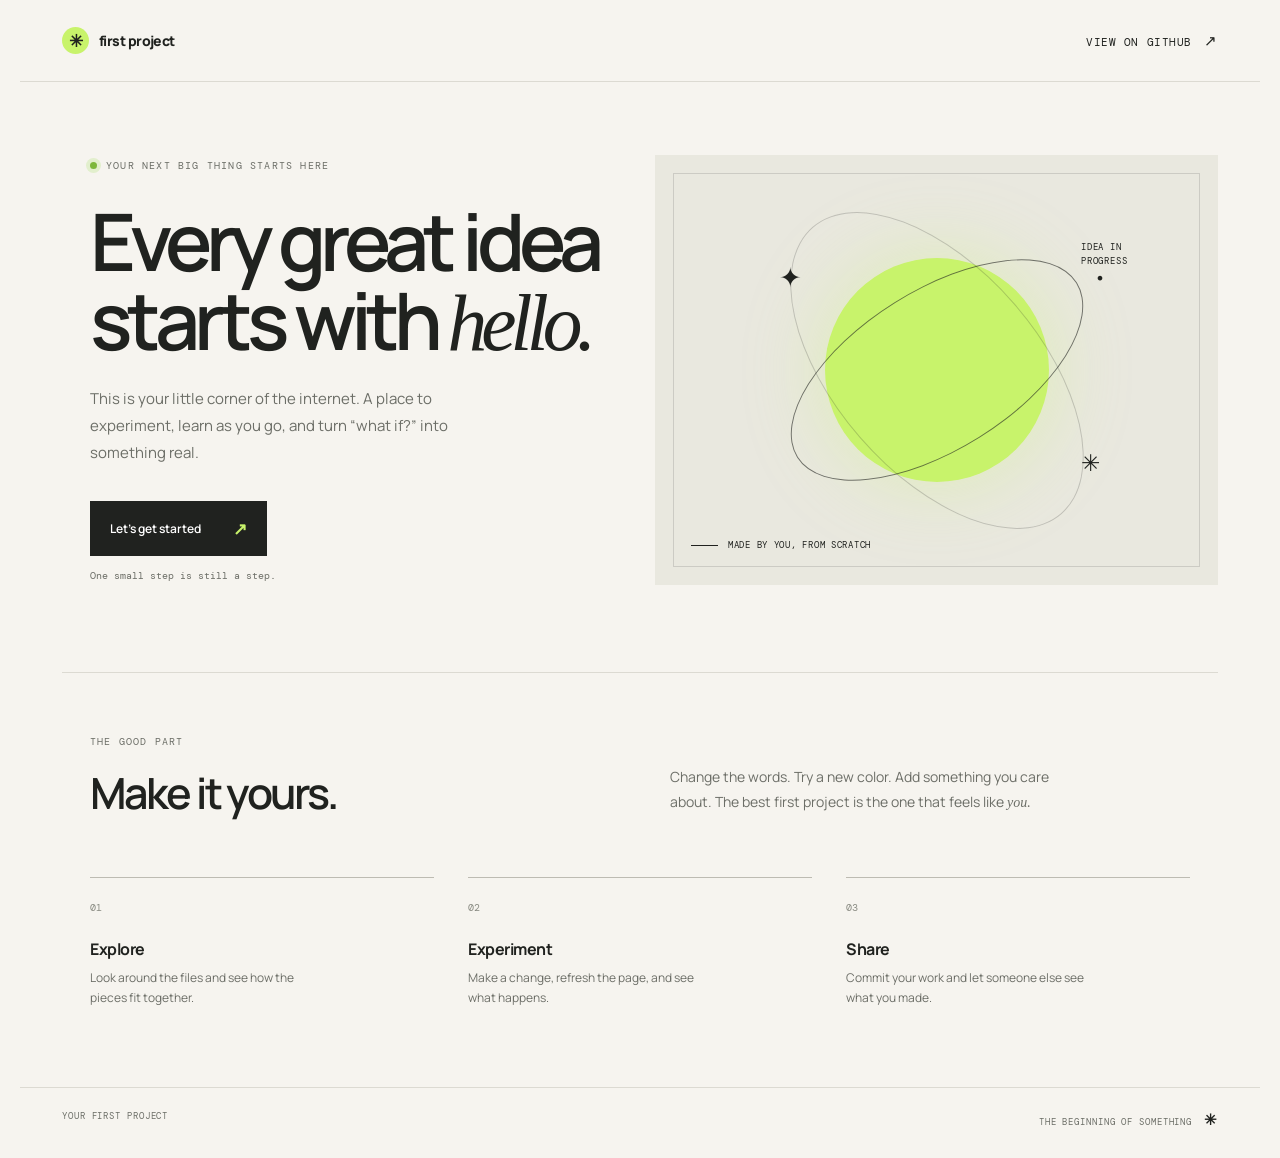
==== index.html @ 5734c91b "1 commit" ====
<!doctype html>
<html lang="en">
  <head>
    <meta charset="utf-8" />
    <meta name="viewport" content="width=device-width, initial-scale=1" />
    <meta name="theme-color" content="#f6f4ef" />
    <meta name="description" content="A small, friendly starting point for your first project on GitHub." />
    <title>First Project — A fresh start</title>
    <link rel="preconnect" href="https://fonts.googleapis.com" />
    <link rel="preconnect" href="https://fonts.gstatic.com" crossorigin />
    <link href="https://fonts.googleapis.com/css2?family=DM+Mono:wght@400;500&family=Manrope:wght@400;500;600;700;800&display=swap" rel="stylesheet" />
    <link rel="stylesheet" href="styles.css" />
  </head>
  <body>
    <header class="topbar">
      <a class="brand" href="#top" aria-label="First Project home"><span class="brand-mark">✳</span> first project</a>
      <a class="github-link" href="https://github.com" target="_blank" rel="noreferrer">View on GitHub <span aria-hidden="true">↗</span></a>
    </header>

    <main id="top">
      <section class="hero" aria-labelledby="hero-title">
        <div class="hero-copy">
          <p class="eyebrow"><span class="status-dot"></span> YOUR NEXT BIG THING STARTS HERE</p>
          <h1 id="hero-title">Every great idea<br />starts with <em>hello.</em></h1>
          <p class="intro">This is your little corner of the internet. A place to experiment, learn as you go, and turn “what if?” into something real.</p>
          <button class="start-button" id="start-button" type="button">Let’s get started <span aria-hidden="true">↗</span></button>
          <p class="hint" id="button-hint" aria-live="polite">One small step is still a step.</p>
        </div>
        <div class="art" aria-label="Abstract illustration of a bright new idea" role="img">
          <div class="sun"></div>
          <div class="orbit orbit-one"></div>
          <div class="orbit orbit-two"></div>
          <div class="spark spark-one">✦</div>
          <div class="spark spark-two">✳</div>
          <div class="spark spark-three">·</div>
          <div class="orbit-label">IDEA IN<br />PROGRESS</div>
          <div class="art-caption"><span class="caption-line"></span> MADE BY YOU, FROM SCRATCH</div>
        </div>
      </section>

      <section class="next-section" id="next" aria-labelledby="next-title">
        <div>
          <p class="eyebrow">THE GOOD PART</p>
          <h2 id="next-title">Make it yours.</h2>
        </div>
        <p class="next-copy">Change the words. Try a new color. Add something you care about. The best first project is the one that feels like <em>you.</em></p>
        <div class="steps" aria-label="Three ways to begin">
          <article class="step"><span class="step-number">01</span><h3>Explore</h3><p>Look around the files and see how the pieces fit together.</p></article>
          <article class="step"><span class="step-number">02</span><h3>Experiment</h3><p>Make a change, refresh the page, and see what happens.</p></article>
          <article class="step"><span class="step-number">03</span><h3>Share</h3><p>Commit your work and let someone else see what you made.</p></article>
        </div>
      </section>
    </main>

    <footer><span>YOUR FIRST PROJECT</span><span>THE BEGINNING OF SOMETHING <b>✳</b></span></footer>
    <script src="script.js"></script>
  </body>
</html>
---- styles.css ----
:root {
  color-scheme: light;
  --paper: #f6f4ef;
  --ink: #20221f;
  --muted: #6c6e67;
  --green: #c8f36b;
  --line: #dcdad2;
  font-family: "Manrope", sans-serif;
}

* { box-sizing: border-box; }
html { scroll-behavior: smooth; }
body { margin: 0; background: var(--paper); color: var(--ink); }
a { color: inherit; text-decoration: none; }
.topbar { height: 82px; display: flex; align-items: center; justify-content: space-between; max-width: 1240px; padding: 0 42px; margin: auto; border-bottom: 1px solid var(--line); }
.brand { display: inline-flex; align-items: center; gap: 10px; font-size: 14px; font-weight: 800; letter-spacing: -.04em; }
.brand-mark { display: grid; place-items: center; width: 27px; height: 27px; border-radius: 50%; background: var(--green); font-size: 17px; }
.github-link { font-family: "DM Mono", monospace; font-size: 11px; text-transform: uppercase; letter-spacing: .05em; }
.github-link span { font-size: 15px; margin-left: 5px; }
main { max-width: 1240px; margin: auto; padding: 0 42px; }
.hero { display: grid; grid-template-columns: 1fr 1fr; min-height: 590px; align-items: center; gap: 30px; padding: 48px 0 62px; }
.hero-copy { padding: 5px 0 0 28px; }
.eyebrow { display: flex; align-items: center; gap: 9px; font-family: "DM Mono", monospace; font-size: 10px; letter-spacing: .12em; color: var(--muted); }
.status-dot { width: 7px; height: 7px; border-radius: 50%; background: #7db73b; box-shadow: 0 0 0 4px #e2efcd; }
h1 { margin: 30px 0 22px; font-size: clamp(50px, 6.2vw, 80px); line-height: .99; letter-spacing: -.075em; font-weight: 600; }
h1 em, .next-copy em { font-family: Georgia, serif; font-weight: 400; }
.intro { color: var(--muted); font-size: 15px; line-height: 1.8; max-width: 410px; }
.start-button { display: inline-flex; align-items: center; gap: 32px; border: 0; margin-top: 20px; padding: 16px 20px; background: var(--ink); color: white; font: 600 12px "Manrope", sans-serif; cursor: pointer; transition: transform .2s, background .2s; }
.start-button:hover { background: #3b4431; transform: translateY(-2px); }
.start-button span { color: var(--green); font-size: 17px; }
.hint { min-height: 17px; margin-top: 13px; color: var(--muted); font: 10px "DM Mono", monospace; }
.art { position: relative; height: 430px; overflow: hidden; background: #e9e8df; display: grid; place-items: center; }
.art::before { content: ""; position: absolute; inset: 18px; border: 1px solid rgba(32,34,31,.14); }
.sun { position: absolute; width: 224px; height: 224px; border-radius: 50%; background: var(--green); box-shadow: 0 0 80px rgba(200,243,107,.35); }
.orbit { position: absolute; width: 330px; height: 160px; border: 1px solid rgba(32,34,31,.6); border-radius: 50%; transform: rotate(-32deg); }
.orbit-two { width: 380px; height: 205px; transform: rotate(49deg); border-color: rgba(32,34,31,.2); }
.spark { position: absolute; z-index: 1; color: var(--ink); }
.spark-one { left: 22%; top: 24%; font-size: 27px; }
.spark-two { right: 21%; bottom: 25%; font-size: 23px; }
.spark-three { right: 20%; top: 21%; font-size: 44px; }
.orbit-label { position: absolute; top: 20%; right: 16%; font: 9px/1.5 "DM Mono", monospace; letter-spacing: .1em; }
.art-caption { position: absolute; bottom: 34px; left: 36px; display: flex; align-items: center; gap: 10px; font: 9px "DM Mono", monospace; letter-spacing: .08em; }
.caption-line { display: inline-block; height: 1px; width: 27px; background: var(--ink); }
.next-section { border-top: 1px solid var(--line); padding: 62px 28px 78px; display: grid; grid-template-columns: 1fr 1fr; column-gap: 60px; }
.next-section .eyebrow { margin: 0 0 15px; }
h2 { font-size: 43px; letter-spacing: -.06em; margin: 0; font-weight: 600; }
.next-copy { color: var(--muted); line-height: 1.8; font-size: 14px; max-width: 390px; margin: 29px 0 0; }
.steps { grid-column: 1 / -1; display: grid; grid-template-columns: repeat(3, 1fr); gap: 34px; margin-top: 55px; }
.step { border-top: 1px solid #bdbbb2; padding-top: 16px; }
.step-number { color: #888a81; font: 10px "DM Mono", monospace; }
.step h3 { margin: 22px 0 8px; font-size: 16px; letter-spacing: -.03em; }
.step p { color: var(--muted); font-size: 12px; line-height: 1.7; margin: 0; max-width: 240px; }
footer { max-width: 1240px; margin: auto; padding: 22px 42px 28px; display: flex; justify-content: space-between; border-top: 1px solid var(--line); color: var(--muted); font: 9px "DM Mono", monospace; letter-spacing: .1em; }
footer b { color: var(--ink); font-size: 15px; margin-left: 6px; }
@media (max-width: 760px) {
  .topbar { height: 68px; padding: 0 22px; }
  main { padding: 0 22px; }
  .hero { grid-template-columns: 1fr; padding: 54px 0 44px; gap: 32px; }
  .hero-copy { padding: 0; }
  h1 { font-size: clamp(52px, 13vw, 76px); }
  .art { height: 340px; }
  .next-section { grid-template-columns: 1fr; padding: 45px 0 56px; }
  .next-copy { margin-top: 20px; }
  .steps { grid-template-columns: 1fr; gap: 25px; margin-top: 38px; }
  .step { display: grid; grid-template-columns: 45px 1fr; column-gap: 10px; }
  .step-number { grid-row: span 2; padding-top: 5px; }
  .step h3 { margin: 0 0 5px; }
  .step p { grid-column: 2; }
  footer { padding: 20px 22px 24px; font-size: 8px; }
}
@media (prefers-reduced-motion: reduce) { html { scroll-behavior: auto; } *, *::before, *::after { transition-duration: .01ms !important; } }
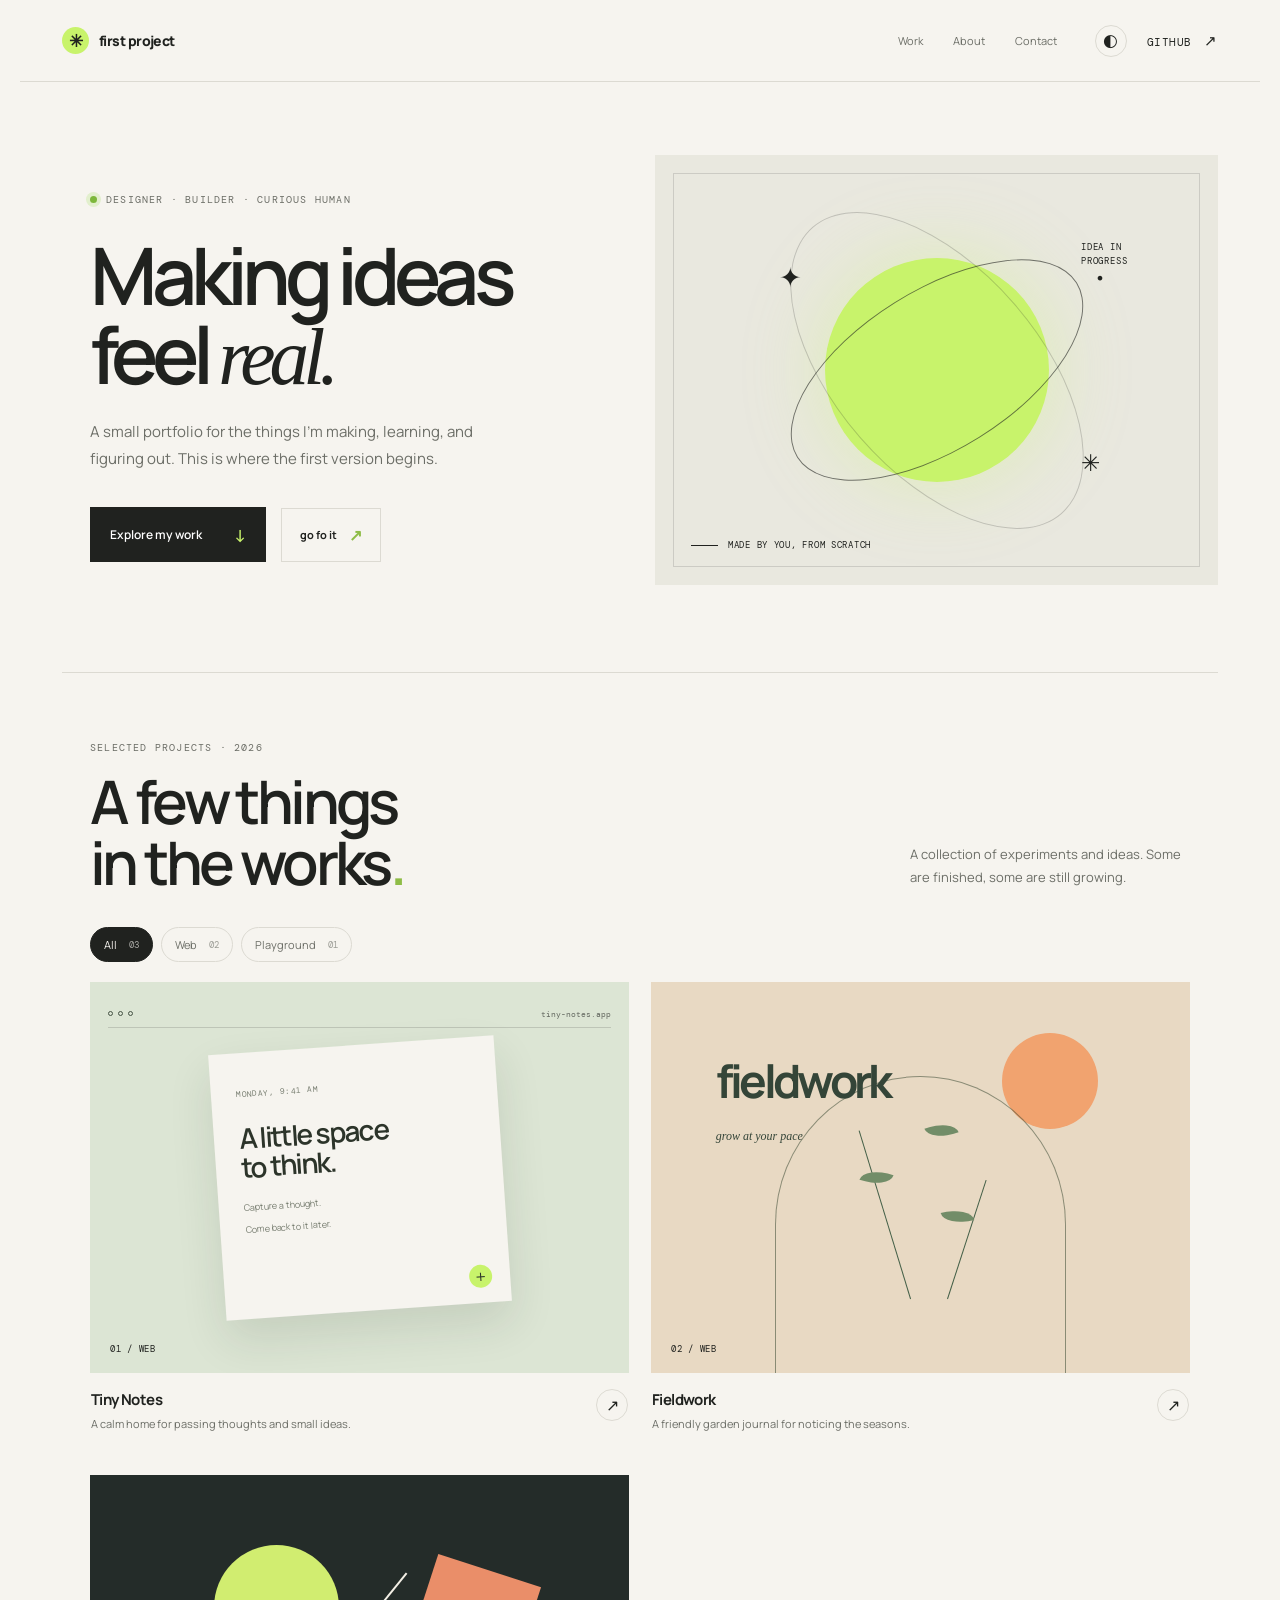
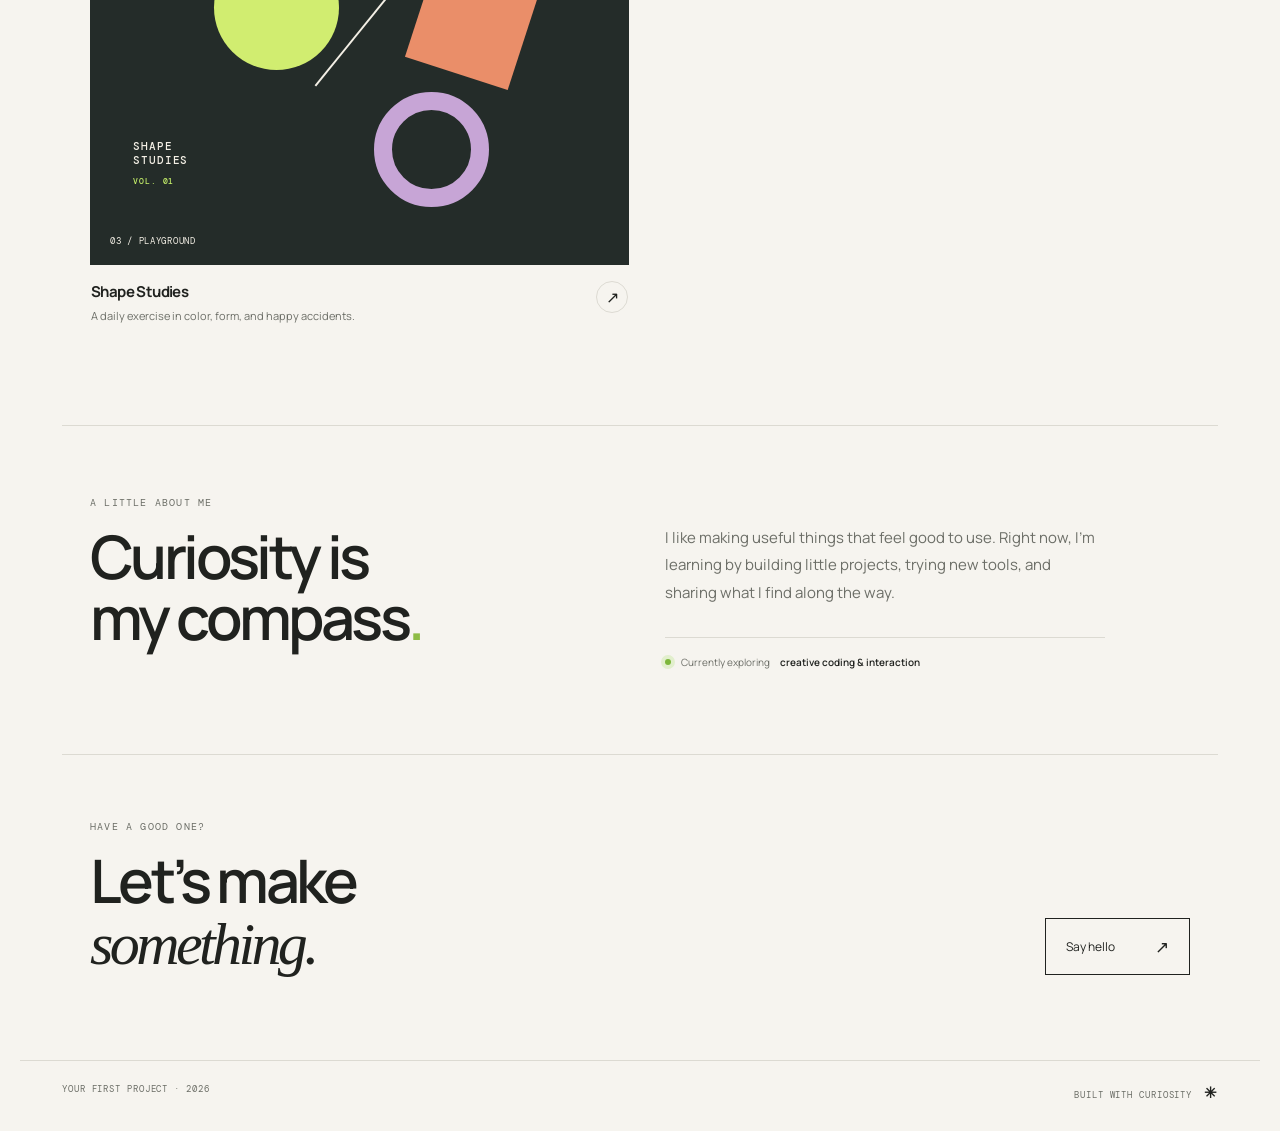
==== commit fee2714d: "added button" ====
--- a/index.html
+++ b/index.html
@@ -4,8 +4,8 @@
     <meta charset="utf-8" />
     <meta name="viewport" content="width=device-width, initial-scale=1" />
     <meta name="theme-color" content="#f6f4ef" />
-    <meta name="description" content="A small, friendly starting point for your first project on GitHub." />
-    <title>First Project — A fresh start</title>
+    <meta name="description" content="A personal portfolio starter for projects, experiments, and ideas in progress." />
+    <title>First Project — Portfolio starter</title>
     <link rel="preconnect" href="https://fonts.googleapis.com" />
     <link rel="preconnect" href="https://fonts.gstatic.com" crossorigin />
     <link href="https://fonts.googleapis.com/css2?family=DM+Mono:wght@400;500&family=Manrope:wght@400;500;600;700;800&display=swap" rel="stylesheet" />
@@ -14,17 +14,23 @@
   <body>
     <header class="topbar">
       <a class="brand" href="#top" aria-label="First Project home"><span class="brand-mark">✳</span> first project</a>
-      <a class="github-link" href="https://github.com" target="_blank" rel="noreferrer">View on GitHub <span aria-hidden="true">↗</span></a>
+      <nav class="main-nav" aria-label="Main navigation">
+        <a href="#work">Work</a><a href="#about">About</a><a href="#contact">Contact</a>
+      </nav>
+      <div class="header-actions">
+        <button class="theme-toggle" id="theme-toggle" type="button" aria-label="Switch to dark theme" title="Toggle theme"><span aria-hidden="true">◐</span></button>
+        <a class="github-link" href="https://github.com" target="_blank" rel="noreferrer">GitHub <span aria-hidden="true">↗</span></a>
+      </div>
     </header>
 
     <main id="top">
       <section class="hero" aria-labelledby="hero-title">
         <div class="hero-copy">
-          <p class="eyebrow"><span class="status-dot"></span> YOUR NEXT BIG THING STARTS HERE</p>
-          <h1 id="hero-title">Every great idea<br />starts with <em>hello.</em></h1>
-          <p class="intro">This is your little corner of the internet. A place to experiment, learn as you go, and turn “what if?” into something real.</p>
-          <button class="start-button" id="start-button" type="button">Let’s get started <span aria-hidden="true">↗</span></button>
-          <p class="hint" id="button-hint" aria-live="polite">One small step is still a step.</p>
+          <p class="eyebrow"><span class="status-dot"></span> DESIGNER · BUILDER · CURIOUS HUMAN</p>
+          <h1 id="hero-title">Making ideas<br />feel <em>real.</em></h1>
+          <p class="intro">A small portfolio for the things I’m making, learning, and figuring out. This is where the first version begins.</p>
+          <a class="start-button" href="#work">Explore my work <span aria-hidden="true">↓</span></a>
+          <a class="extra-button" href="button.html">go fo it <span aria-hidden="true">↗</span></a>
         </div>
         <div class="art" aria-label="Abstract illustration of a bright new idea" role="img">
           <div class="sun"></div>
@@ -38,21 +44,44 @@
         </div>
       </section>
 
-      <section class="next-section" id="next" aria-labelledby="next-title">
-        <div>
-          <p class="eyebrow">THE GOOD PART</p>
-          <h2 id="next-title">Make it yours.</h2>
+      <section class="work-section" id="work" aria-labelledby="work-title">
+        <div class="section-heading">
+          <div><p class="eyebrow">SELECTED PROJECTS · 2026</p><h2 id="work-title">A few things<br />in the works<span class="accent-dot">.</span></h2></div>
+          <p class="section-note">A collection of experiments and ideas. Some are finished, some are still growing.</p>
         </div>
-        <p class="next-copy">Change the words. Try a new color. Add something you care about. The best first project is the one that feels like <em>you.</em></p>
-        <div class="steps" aria-label="Three ways to begin">
-          <article class="step"><span class="step-number">01</span><h3>Explore</h3><p>Look around the files and see how the pieces fit together.</p></article>
-          <article class="step"><span class="step-number">02</span><h3>Experiment</h3><p>Make a change, refresh the page, and see what happens.</p></article>
-          <article class="step"><span class="step-number">03</span><h3>Share</h3><p>Commit your work and let someone else see what you made.</p></article>
+        <div class="filters" role="group" aria-label="Filter projects">
+          <button class="filter-button is-active" type="button" data-filter="all" aria-pressed="true">All <span>03</span></button>
+          <button class="filter-button" type="button" data-filter="web" aria-pressed="false">Web <span>02</span></button>
+          <button class="filter-button" type="button" data-filter="playground" aria-pressed="false">Playground <span>01</span></button>
+        </div>
+        <div class="project-grid">
+          <article class="project-card" data-category="web">
+            <a class="project-visual visual-notes" href="#contact" aria-label="Ask me about Tiny Notes"><div class="browser-bar"><i></i><i></i><i></i><span>tiny-notes.app</span></div><div class="note-paper"><span>MONDAY, 9:41 AM</span><b>A little space<br />to think.</b><small>Capture a thought.<br />Come back to it later.</small><div class="note-mark">＋</div></div><span class="visual-index">01 / WEB</span></a>
+            <div class="project-meta"><div><h3>Tiny Notes</h3><p>A calm home for passing thoughts and small ideas.</p></div><a class="arrow-link" href="#contact" aria-label="Ask about Tiny Notes">↗</a></div>
+          </article>
+          <article class="project-card" data-category="web">
+            <a class="project-visual visual-garden" href="#contact" aria-label="Ask me about Fieldwork"><div class="garden-sun"></div><div class="garden-arch"></div><div class="garden-stem stem-a"></div><div class="garden-stem stem-b"></div><div class="garden-leaf leaf-a"></div><div class="garden-leaf leaf-b"></div><div class="garden-leaf leaf-c"></div><span class="garden-title">fieldwork<br /><i>grow at your pace</i></span><span class="visual-index">02 / WEB</span></a>
+            <div class="project-meta"><div><h3>Fieldwork</h3><p>A friendly garden journal for noticing the seasons.</p></div><a class="arrow-link" href="#contact" aria-label="Ask about Fieldwork">↗</a></div>
+          </article>
+          <article class="project-card" data-category="playground">
+            <a class="project-visual visual-shapes" href="#contact" aria-label="Ask me about Shape Studies"><div class="shape shape-circle"></div><div class="shape shape-square"></div><div class="shape shape-ring"></div><div class="shape shape-line"></div><span class="shape-copy">SHAPE<br />STUDIES<br /><small>VOL. 01</small></span><span class="visual-index">03 / PLAYGROUND</span></a>
+            <div class="project-meta"><div><h3>Shape Studies</h3><p>A daily exercise in color, form, and happy accidents.</p></div><a class="arrow-link" href="#contact" aria-label="Ask about Shape Studies">↗</a></div>
+          </article>
         </div>
       </section>
+
+      <section class="about-section" id="about" aria-labelledby="about-title">
+        <div>
+          <p class="eyebrow">A LITTLE ABOUT ME</p>
+          <h2 id="about-title">Curiosity is<br />my compass<span class="accent-dot">.</span></h2>
+        </div>
+        <div class="about-copy"><p>I like making useful things that feel good to use. Right now, I’m learning by building little projects, trying new tools, and sharing what I find along the way.</p><div class="current-focus"><span class="status-dot"></span><span>Currently exploring</span><b>creative coding & interaction</b></div></div>
+      </section>
+
+      <section class="contact-section" id="contact" aria-labelledby="contact-title"><div><p class="eyebrow">HAVE A GOOD ONE?</p><h2 id="contact-title">Let’s make<br /><em>something.</em></h2></div><a class="contact-link" href="mailto:hello@example.com">Say hello <span>↗</span></a></section>
     </main>
 
-    <footer><span>YOUR FIRST PROJECT</span><span>THE BEGINNING OF SOMETHING <b>✳</b></span></footer>
+    <footer><span>YOUR FIRST PROJECT · 2026</span><span>BUILT WITH CURIOSITY <b>✳</b></span></footer>
     <script src="script.js"></script>
   </body>
 </html>
--- a/styles.css
+++ b/styles.css
@@ -8,11 +8,26 @@
   font-family: "Manrope", sans-serif;
 }
 
+:root[data-theme="dark"] {
+  color-scheme: dark;
+  --paper: #191c19;
+  --ink: #f0f0e9;
+  --muted: #a5a79e;
+  --green: #c8f36b;
+  --line: #383b35;
+}
+
 * { box-sizing: border-box; }
 html { scroll-behavior: smooth; }
 body { margin: 0; background: var(--paper); color: var(--ink); }
 a { color: inherit; text-decoration: none; }
 .topbar { height: 82px; display: flex; align-items: center; justify-content: space-between; max-width: 1240px; padding: 0 42px; margin: auto; border-bottom: 1px solid var(--line); }
+.main-nav, .header-actions { display: flex; align-items: center; }
+.main-nav { gap: 30px; margin-left: auto; margin-right: 38px; }
+.main-nav a { font-size: 11px; color: var(--muted); transition: color .2s; }
+.main-nav a:hover { color: var(--ink); }
+.header-actions { gap: 20px; }
+.theme-toggle { width: 32px; height: 32px; border: 1px solid var(--line); border-radius: 50%; background: transparent; color: var(--ink); font-size: 17px; cursor: pointer; }
 .brand { display: inline-flex; align-items: center; gap: 10px; font-size: 14px; font-weight: 800; letter-spacing: -.04em; }
 .brand-mark { display: grid; place-items: center; width: 27px; height: 27px; border-radius: 50%; background: var(--green); font-size: 17px; }
 .github-link { font-family: "DM Mono", monospace; font-size: 11px; text-transform: uppercase; letter-spacing: .05em; }
@@ -26,6 +41,10 @@
 h1 em, .next-copy em { font-family: Georgia, serif; font-weight: 400; }
 .intro { color: var(--muted); font-size: 15px; line-height: 1.8; max-width: 410px; }
 .start-button { display: inline-flex; align-items: center; gap: 32px; border: 0; margin-top: 20px; padding: 16px 20px; background: var(--ink); color: white; font: 600 12px "Manrope", sans-serif; cursor: pointer; transition: transform .2s, background .2s; }
+.start-button { text-decoration: none; }
+.extra-button { display: inline-flex; align-items: center; gap: 12px; margin: 20px 0 0 12px; padding: 15px 18px; border: 1px solid var(--line); color: var(--ink); font-size: 11px; font-weight: 700; text-transform: lowercase; transition: background .2s, color .2s, border-color .2s; }
+.extra-button span { color: #8ebc46; font-size: 16px; }
+.extra-button:hover { border-color: var(--ink); background: var(--ink); color: var(--paper); }
 .start-button:hover { background: #3b4431; transform: translateY(-2px); }
 .start-button span { color: var(--green); font-size: 17px; }
 .hint { min-height: 17px; margin-top: 13px; color: var(--muted); font: 10px "DM Mono", monospace; }
@@ -41,6 +60,66 @@
 .orbit-label { position: absolute; top: 20%; right: 16%; font: 9px/1.5 "DM Mono", monospace; letter-spacing: .1em; }
 .art-caption { position: absolute; bottom: 34px; left: 36px; display: flex; align-items: center; gap: 10px; font: 9px "DM Mono", monospace; letter-spacing: .08em; }
 .caption-line { display: inline-block; height: 1px; width: 27px; background: var(--ink); }
+.work-section { padding: 68px 28px 100px; border-top: 1px solid var(--line); }
+.section-heading { display: flex; align-items: end; justify-content: space-between; gap: 30px; }
+.section-heading .eyebrow, .about-section .eyebrow, .contact-section .eyebrow { margin: 0 0 17px; }
+.section-heading h2, .about-section h2, .contact-section h2 { font-size: clamp(40px, 5vw, 60px); line-height: 1.02; }
+.accent-dot { color: #8ebc46; }
+.section-note { max-width: 280px; color: var(--muted); font-size: 13px; line-height: 1.75; margin: 0 0 5px; }
+.filters { display: flex; gap: 8px; margin: 34px 0 20px; }
+.filter-button { display: inline-flex; align-items: center; gap: 12px; border: 1px solid var(--line); border-radius: 99px; padding: 9px 13px; background: transparent; color: var(--muted); font: 11px "Manrope", sans-serif; cursor: pointer; transition: .2s; }
+.filter-button span { font: 9px "DM Mono", monospace; opacity: .65; }
+.filter-button:hover, .filter-button.is-active { color: var(--ink); border-color: var(--ink); }
+.filter-button.is-active { background: var(--ink); color: var(--paper); }
+.project-grid { display: grid; grid-template-columns: repeat(2, minmax(0, 1fr)); gap: 42px 22px; }
+.project-card { min-width: 0; animation: card-in .35s ease both; }
+.project-card[hidden] { display: none; }
+.project-visual { position: relative; display: grid; overflow: hidden; min-height: 300px; aspect-ratio: 1.38; place-items: center; transition: transform .25s; }
+.project-visual:hover { transform: translateY(-3px); }
+.visual-index { position: absolute; left: 20px; bottom: 18px; z-index: 3; font: 9px "DM Mono", monospace; letter-spacing: .08em; }
+.visual-notes { background: #dce5d4; }
+.browser-bar { position: absolute; inset: 18px 18px auto; height: 28px; display: flex; align-items: center; gap: 5px; border-bottom: 1px solid rgba(32,34,31,.16); }
+.browser-bar i { width: 5px; height: 5px; border: 1px solid #465344; border-radius: 50%; }
+.browser-bar span { margin-left: auto; font: 8px "DM Mono", monospace; opacity: .65; }
+.note-paper { position: relative; width: 53%; min-width: 190px; height: 68%; padding: 27px 25px; background: #f6f4ef; box-shadow: 0 20px 45px rgba(37,48,33,.12); transform: rotate(-4deg); color: #2c342a; }
+.note-paper > span { font: 8px "DM Mono", monospace; letter-spacing: .06em; color: #777d70; }
+.note-paper b { display: block; margin: 22px 0 11px; font: 600 28px/1.05 "Manrope", sans-serif; letter-spacing: -.06em; }
+.note-paper small { font-size: 9px; line-height: 1.6; color: #777d70; }
+.note-mark { position: absolute; right: 18px; bottom: 15px; width: 23px; height: 23px; display: grid; place-items: center; border-radius: 50%; background: #c8f36b; }
+.visual-garden { background: #e8d9c3; }
+.garden-sun { position: absolute; width: 96px; height: 96px; right: 17%; top: 13%; border-radius: 50%; background: #f1a36f; }
+.garden-arch { position: absolute; bottom: 0; left: 23%; width: 54%; height: 76%; border: 1px solid rgba(61,76,53,.55); border-bottom: 0; border-radius: 50% 50% 0 0; }
+.garden-stem { position: absolute; bottom: 19%; width: 1px; height: 45%; background: #435f47; transform-origin: bottom; }
+.stem-a { left: 48%; transform: rotate(-17deg); }.stem-b { left: 55%; height: 32%; transform: rotate(18deg); }
+.garden-leaf { position: absolute; width: 31px; height: 15px; border-radius: 100% 0 100% 0; background: #728d68; }
+.leaf-a { left: 39%; top: 48%; transform: rotate(18deg); }.leaf-b { left: 51%; top: 36%; transform: rotate(-20deg) scaleX(-1); }.leaf-c { left: 54%; top: 58%; transform: rotate(-14deg) scaleX(-1); }
+.garden-title { position: absolute; z-index: 2; left: 12%; top: 20%; font: 700 clamp(26px, 4vw, 46px)/.9 "Manrope", sans-serif; letter-spacing: -.08em; color: #344538; }
+.garden-title i { display: inline-block; margin-top: 9px; font: italic 12px Georgia, serif; letter-spacing: 0; }
+.visual-shapes { background: #242c29; color: #f3efe5; }
+.shape { position: absolute; }
+.shape-circle { width: 125px; height: 125px; border-radius: 50%; background: #d1ed70; top: 18%; left: 23%; }
+.shape-square { width: 108px; height: 108px; background: #ea8e69; top: 24%; right: 19%; transform: rotate(18deg); }
+.shape-ring { width: 115px; height: 115px; border-radius: 50%; border: 18px solid #c7a5d6; bottom: 15%; right: 26%; }
+.shape-line { width: 2px; height: 145px; top: 21%; left: 50%; background: #f3efe5; transform: rotate(39deg); }
+.shape-copy { position: absolute; z-index: 2; left: 8%; bottom: 20%; font: 500 11px/1.3 "DM Mono", monospace; letter-spacing: .08em; }
+.shape-copy small { display: inline-block; margin-top: 8px; color: #c8f36b; font-size: 8px; }
+.project-meta { display: flex; justify-content: space-between; align-items: start; padding: 16px 1px 0; }
+.project-meta h3 { margin: 0 0 5px; font-size: 15px; letter-spacing: -.04em; }
+.project-meta p { margin: 0; color: var(--muted); font-size: 11px; line-height: 1.6; }
+.arrow-link { display: grid; place-items: center; width: 32px; height: 32px; border: 1px solid var(--line); border-radius: 50%; transition: .2s; }
+.arrow-link:hover { color: var(--paper); background: var(--ink); }
+.about-section { display: grid; grid-template-columns: 1fr 1fr; gap: 50px; padding: 70px 28px 85px; border-top: 1px solid var(--line); }
+.about-copy { max-width: 440px; padding-top: 28px; }
+.about-copy > p { margin: 0; color: var(--muted); font-size: 15px; line-height: 1.85; }
+.current-focus { display: flex; align-items: center; flex-wrap: wrap; gap: 10px; border-top: 1px solid var(--line); margin-top: 30px; padding-top: 17px; font-size: 10px; color: var(--muted); }
+.current-focus .status-dot { width: 6px; height: 6px; }
+.current-focus b { color: var(--ink); font-weight: 600; }
+.contact-section { display: flex; align-items: end; justify-content: space-between; gap: 30px; padding: 65px 28px 85px; border-top: 1px solid var(--line); }
+.contact-section h2 em { font-family: Georgia, serif; font-weight: 400; }
+.contact-link { display: inline-flex; align-items: center; gap: 40px; padding: 16px 20px; border: 1px solid var(--ink); font-size: 12px; transition: .2s; }
+.contact-link span { font-size: 17px; }
+.contact-link:hover { color: var(--paper); background: var(--ink); }
+.contact-link:hover span { color: var(--green); }
 .next-section { border-top: 1px solid var(--line); padding: 62px 28px 78px; display: grid; grid-template-columns: 1fr 1fr; column-gap: 60px; }
 .next-section .eyebrow { margin: 0 0 15px; }
 h2 { font-size: 43px; letter-spacing: -.06em; margin: 0; font-weight: 600; }
@@ -54,18 +133,32 @@
 footer b { color: var(--ink); font-size: 15px; margin-left: 6px; }
 @media (max-width: 760px) {
   .topbar { height: 68px; padding: 0 22px; }
+  .main-nav { gap: 14px; margin-right: 15px; }
+  .main-nav a { font-size: 10px; }
+  .header-actions { gap: 10px; }
+  .github-link { display: none; }
   main { padding: 0 22px; }
   .hero { grid-template-columns: 1fr; padding: 54px 0 44px; gap: 32px; }
   .hero-copy { padding: 0; }
   h1 { font-size: clamp(52px, 13vw, 76px); }
   .art { height: 340px; }
-  .next-section { grid-template-columns: 1fr; padding: 45px 0 56px; }
-  .next-copy { margin-top: 20px; }
-  .steps { grid-template-columns: 1fr; gap: 25px; margin-top: 38px; }
-  .step { display: grid; grid-template-columns: 45px 1fr; column-gap: 10px; }
-  .step-number { grid-row: span 2; padding-top: 5px; }
-  .step h3 { margin: 0 0 5px; }
-  .step p { grid-column: 2; }
+  .work-section { padding: 48px 0 65px; }
+  .section-heading { display: block; }
+  .section-note { margin-top: 18px; }
+  .project-grid { grid-template-columns: 1fr; gap: 32px; }
+  .project-visual { min-height: 250px; }
+  .about-section { grid-template-columns: 1fr; gap: 5px; padding: 48px 0 60px; }
+  .about-copy { padding-top: 10px; }
+  .contact-section { align-items: start; flex-direction: column; padding: 48px 0 60px; }
   footer { padding: 20px 22px 24px; font-size: 8px; }
 }
+@media (max-width: 420px) {
+  .brand { gap: 7px; font-size: 12px; }
+  .brand-mark { width: 24px; height: 24px; }
+  .main-nav { gap: 10px; margin-right: 8px; }
+  .main-nav a { font-size: 9px; }
+  .theme-toggle { width: 29px; height: 29px; }
+  .hero .eyebrow { font-size: 8px; }
+}
+@keyframes card-in { from { opacity: .35; transform: translateY(8px); } to { opacity: 1; transform: translateY(0); } }
 @media (prefers-reduced-motion: reduce) { html { scroll-behavior: auto; } *, *::before, *::after { transition-duration: .01ms !important; } }
